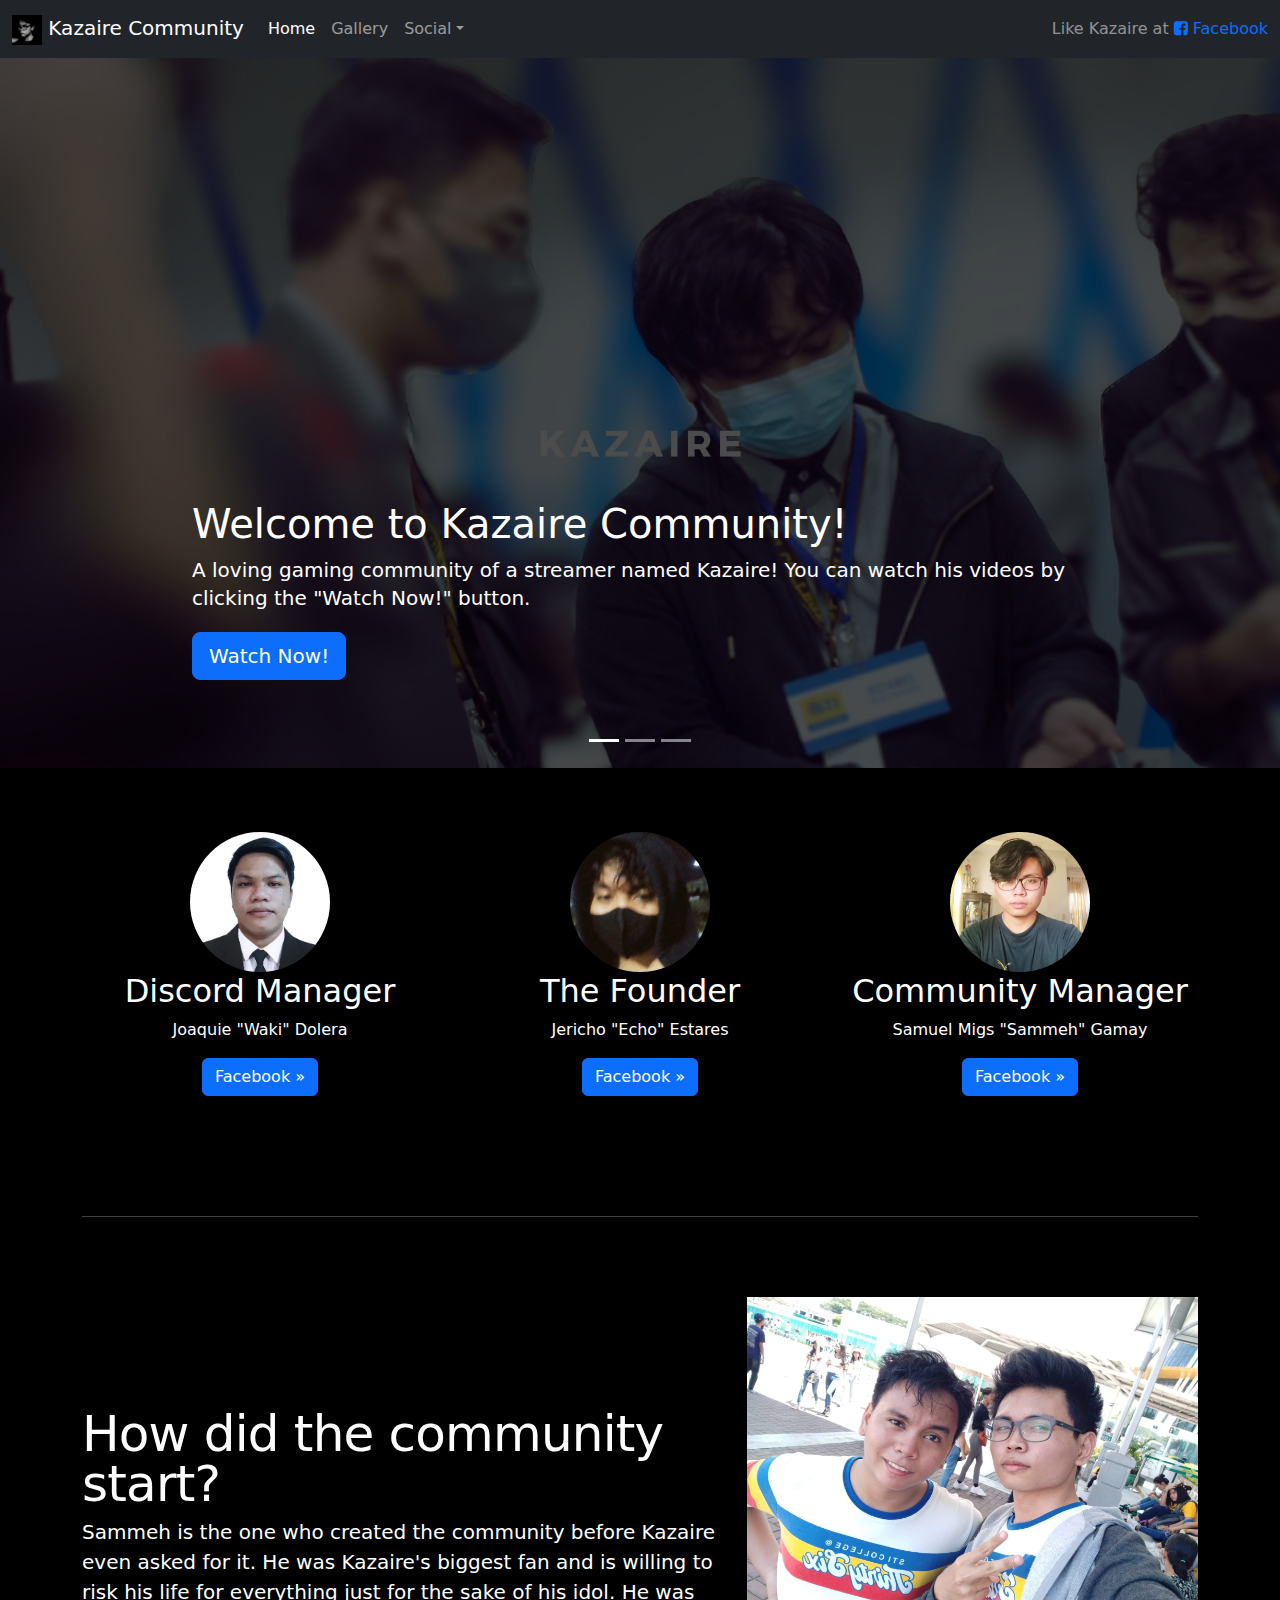
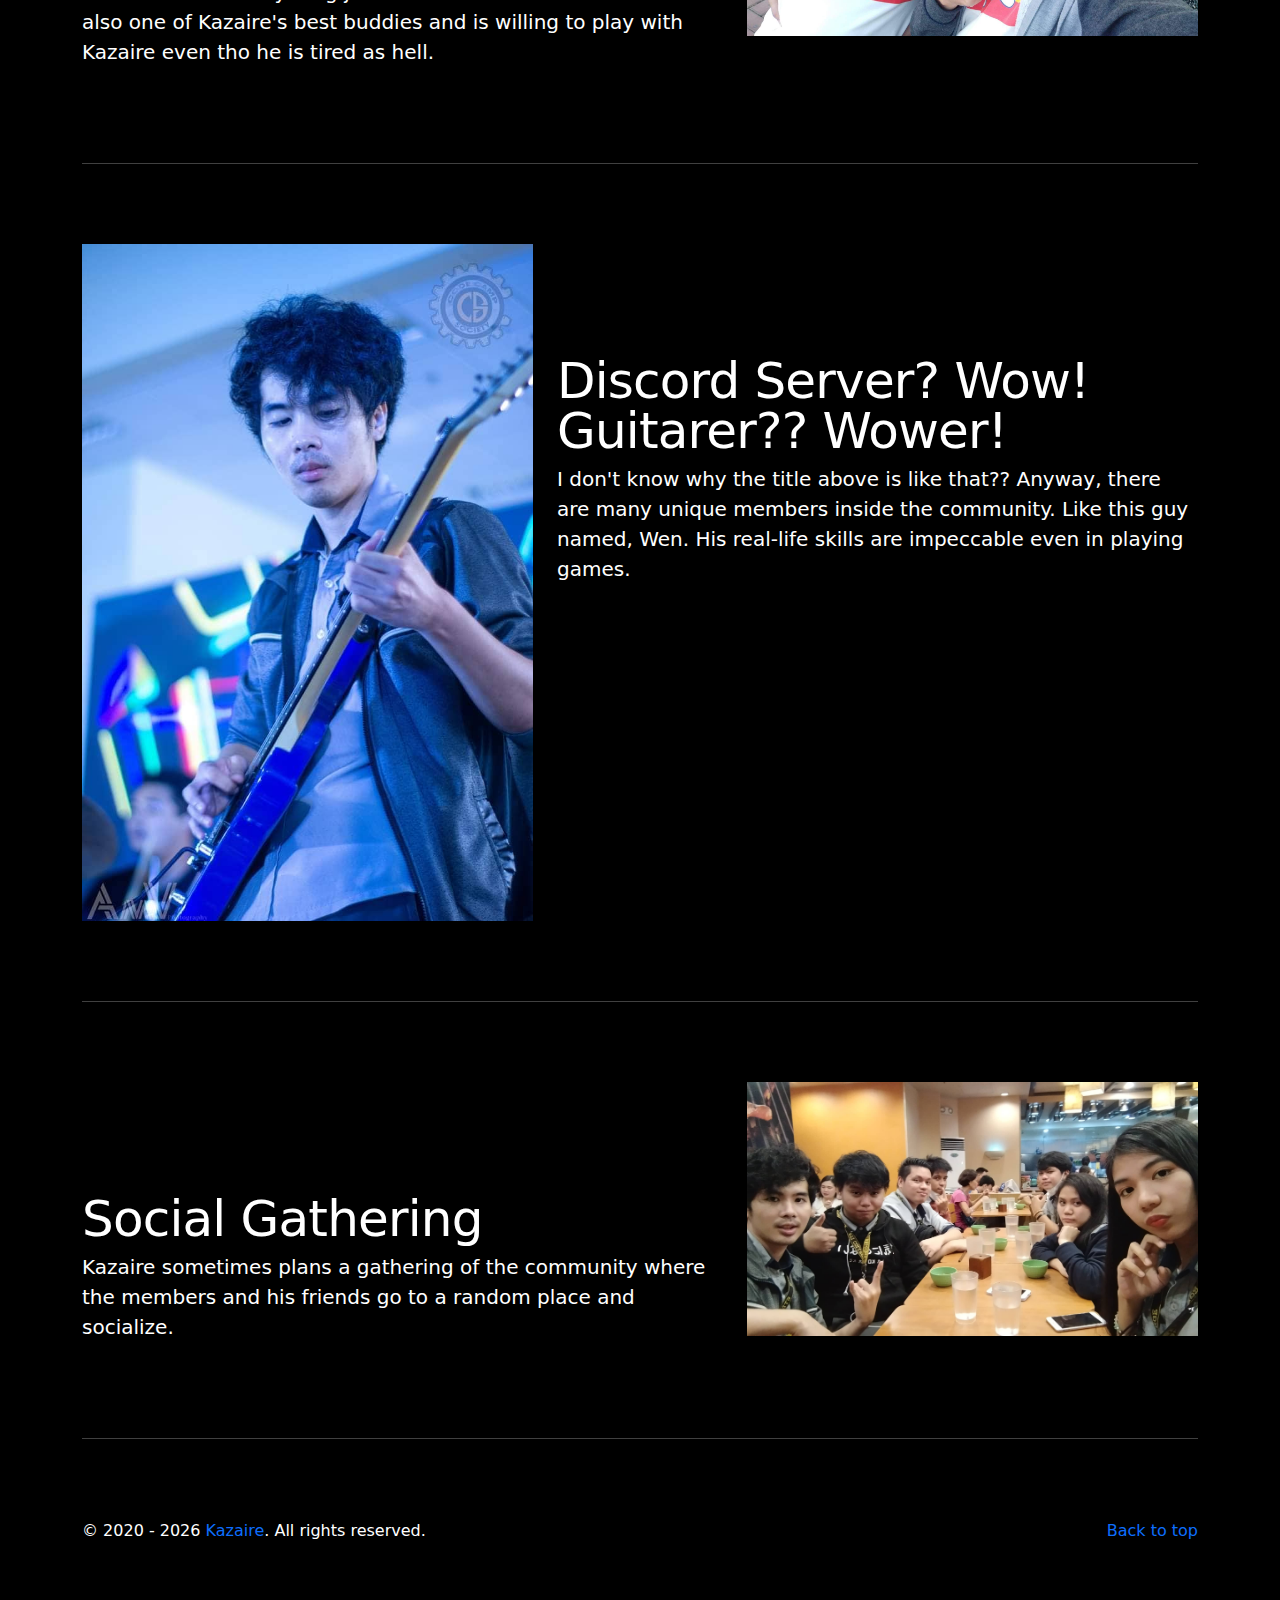
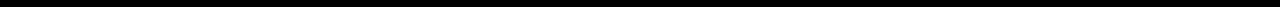
==== index.html @ ed73e22d "Kazaire Community" ====
<!DOCTYPE html>
<html lang="en">

<head>
  <meta charset="utf-8">
  <meta name="viewport" content="width=device-width, initial-scale=1">
  <meta name="description" content="">
  <meta name="author" content="Mark Otto, Jacob Thornton, and Bootstrap contributors">
  <meta name="generator" content="Hugo 0.108.0">
  <title>Kazaire Community</title>

  <link rel="icon" type="image/x-icon" href="images/favicon.ico">
  <link rel="canonical" href="https://getbootstrap.com/docs/5.3/examples/carousel/">
  <link href="https://cdnjs.cloudflare.com/ajax/libs/font-awesome/4.7.0/css/font-awesome.css" rel="stylesheet">
  <link href="https://cdn.jsdelivr.net/npm/bootstrap@5.3.0/dist/css/bootstrap.min.css" rel="stylesheet">

  <!-- Custom styles for this template -->
  <link href="css/style.css" rel="stylesheet">
  <link href="css/home.css" rel="stylesheet">
  <link href="css/carousel.css" rel="stylesheet">
</head>

<body>

  <header>
    <nav class="navbar navbar-expand-md navbar-dark fixed-top bg-dark">
      <div class="container-fluid">
        <a class="navbar-brand" href="index.html"><img src="images/kazaire_logo.jpg" alt="Kazaire Logo" width="30px" height="30px"> Kazaire Community</a>
        <button class="navbar-toggler" type="button" data-bs-toggle="collapse" data-bs-target="#navbarCollapse" aria-controls="navbarCollapse" aria-expanded="false" aria-label="Toggle navigation">
          <span class="navbar-toggler-icon"></span>
        </button>
        <div class="collapse navbar-collapse" id="navbarCollapse">
          <ul class="navbar-nav me-auto mb-2 mb-md-0">
            <li class="nav-item">
              <a class="nav-link active" aria-current="page" href="index.html">Home</a>
            </li>
            <li class="nav-item">
              <a class="nav-link" aria-current="page" href="gallery.html">Gallery</a>
            </li>
            <!--<li class="nav-item">
            <a class="nav-link disabled">Disabled</a>
          </li>-->
            <li class="nav-item dropdown">
              <a class="nav-link dropdown-toggle" href="#" data-bs-toggle="dropdown" aria-expanded="false">Social</a>
              <ul class="dropdown-menu">
                <li><a class="dropdown-item" href="https://www.facebook.com/KazaireTV" target="_blank">Facebook Page</a></li>
                <li><a class="dropdown-item" href="https://www.youtube.com/@kazaire4690" target="_blank">Youtube Channel</a></li>
                <li><a class="dropdown-item" href="https://discord.gg/Ndh8YBKTdQ" target="_blank">Discord Server</a></li>
              </ul>
            </li>
          </ul>
          <div class="d-flex">
            <!--<button type="button" class="btn btn-outline-light me-2">Login</button>
          <button type="button" class="btn btn-warning">Sign-up</button>-->
            <span class="like-us">Like Kazaire at <a href="https://www.facebook.com/KazaireTV" class="facebook-page" target="_blank">
                <i class="fa fa-facebook-square" aria-hidden="true" style></i> Facebook</span></a>
          </div>
        </div>
      </div>
    </nav>
  </header>

  <main>

    <div id="myCarousel" class="carousel slide" data-ride="carousel">
      <ol class="carousel-indicators">
        <button type="button" data-bs-target="#myCarousel" data-bs-slide-to="0" class="active" aria-current="true" aria-label="Slide 1"></button>
        <button type="button" data-bs-target="#myCarousel" data-bs-slide-to="1" aria-label="Slide 2"></button>
        <button type="button" data-bs-target="#myCarousel" data-bs-slide-to="2" aria-label="Slide 3"></button>
      </ol>
      <div class="carousel-inner">
        <div class="carousel-item active">
          <img class="carousel-img" src="images/carousel_1.jpg">
          <div class="container">
            <div class="carousel-caption text-start">
              <h1 class="carousel-header">Welcome to Kazaire Community!</h1>
              <p>A loving gaming community of a streamer named Kazaire! You can watch his videos by clicking the "Watch Now!" button.</p>
              <p><a class="btn btn-lg btn-primary" href="https://www.youtube.com/@kazaire4690" target="_blank">Watch Now!</a></p>
            </div>
          </div>
        </div>
        <div class="carousel-item">
          <img class="carousel-img" src="images/carousel_2.jpg">
          <div class="container">
            <div class="carousel-caption">
              <h1 class="">Meet the loving members of the Community!</h1>
              <p>Most of them are Kazaire's most trusted friends and close teammates.</p>
              <p><a class="btn btn-lg btn-primary" href="https://discord.gg/Ndh8YBKTdQ" target="_blank">Discord</a></p>
            </div>
          </div>
        </div>
        <div class="carousel-item">
          <img class="carousel-img" src="images/carousel_3.jpg">
          <div class="container">
            <div class="carousel-caption text-end">
              <h1 class="">Wow... Photographist!</h1>
              <p class="">You can view some meme(o)rable pictures.</p>
              <p><a class="btn btn-lg btn-primary" href="gallery.html">Browse Gallery</a></p>
            </div>
          </div>
        </div>
      </div>
      <button class="carousel-control-prev" type="button" data-bs-target="#myCarousel" data-bs-slide="prev">
        <span class="carousel-control-prev-icon" aria-hidden="true" hidden></span>
        <span class="visually-hidden">Previous</span>
      </button>
      <button class="carousel-control-next" type="button" data-bs-target="#myCarousel" data-bs-slide="next">
        <span class="carousel-control-next-icon" aria-hidden="true" hidden></span>
        <span class="visually-hidden">Next</span>
      </button>
    </div>

    <!-- Marketing messaging and featurettes
  ================================================== -->
    <!-- Wrap the rest of the page in another container to center all the content. -->

    <div class="container marketing">

      <!-- Three columns of text below the carousel -->
      <div class="row">
        <div class="col-lg-4">
          <img class="bd-placeholder-img rounded-circle" src="images/founder_2.jpg" width="140" height="140">
          <h2 class="fw-normal" style="color: white;">Discord Manager</h2>
          <p style="color: white;">Joaquie "Waki" Dolera</p>
          <p><a class="btn btn-primary" href="https://www.facebook.com/joaquie.dolera" target="_blank">Facebook &raquo;</a></p>
        </div><!-- /.col-lg-4 -->
        <div class="col-lg-4">
          <img class="bd-placeholder-img rounded-circle" src="images/founder_1.jpg" width="140" height="140">
          <h2 class="fw-normal" style="color: white;">The Founder</h2>
          <p style="color: white;">Jericho "Echo" Estares</p>
          <p><a class="btn btn-primary" href="https://www.facebook.com/echo.estares" target="_blank">Facebook &raquo;</a></p>
        </div><!-- /.col-lg-4 -->
        <div class="col-lg-4">
          <img class="bd-placeholder-img rounded-circle" src="images/founder_3.jpg" width="140" height="140">
          <h2 class="fw-normal" style="color: white;">Community Manager</h2>
          <p style="color: white;">Samuel Migs "Sammeh" Gamay</p>
          <p><a class="btn btn-primary" href="https://www.facebook.com/SMGamay" target="_blank">Facebook &raquo;</a></p>
        </div><!-- /.col-lg-4 -->
      </div><!-- /.row -->

      <!-- START THE FEATURETTES -->

      <hr class="featurette-divider" style="color: white;">

      <div class="row featurette">
        <div class="col-md-7">
          <h2 class="featurette-heading fw-normal lh-1" style="color: white;">How did the community start?</h2>
          <p class="lead" style="color: white;">Sammeh is the one who created the community before Kazaire even asked for it.
            He was Kazaire's biggest fan and is willing to risk his life for everything just for the sake of his idol.
            He was also one of Kazaire's best buddies and is willing to play with Kazaire even tho he is tired as hell.</p>
        </div>
        <div class="col-md-5">
          <img class="bd-placeholder-img bd-placeholder-img-lg featurette-image img-fluid mx-auto" src="images/echo_and_sammeh.jpg" width="500" height="500">
        </div>
      </div>

      <hr class="featurette-divider" style="color: white;">

      <div class="row featurette">
        <div class="col-md-7 order-md-2">
          <h2 class="featurette-heading fw-normal lh-1" style="color: white;">Discord Server? Wow! Guitarer?? Wower!</h2>
          <p class="lead" style="color: white;"> I don't know why the title above is like that??
            Anyway, there are many unique members inside the community.
            Like this guy named, Wen. His real-life skills are impeccable even in playing games.</p>
        </div>
        <div class="col-md-5 order-md-1">
          <img class="bd-placeholder-img bd-placeholder-img-lg featurette-image img-fluid mx-auto" src="images/wen_rock.jpg" width="500" height="500">
        </div>
      </div>

      <hr class="featurette-divider" style="color: white;">

      <div class="row featurette">
        <div class="col-md-7">
          <h2 class="featurette-heading fw-normal lh-1" style="color: white;">Social Gathering</h2>
          <p class="lead" style="color: white;">Kazaire sometimes plans a gathering of the community where the members and his friends go to a random place and socialize.</p>
        </div>
        <div class="col-md-5">
          <img class="bd-placeholder-img bd-placeholder-img-lg featurette-image img-fluid mx-auto" src="images/mang_inasal.jpg" width="500" height="500">
        </div>
      </div>

      <hr class="featurette-divider" style="color: white;">

      <!-- /END THE FEATURETTES -->

    </div><!-- /.container -->

    <!-- FOOTER -->
    <footer class="container">
      <p class="float-end"><a href="#">Back to top</a></p>
      <p class="home-footer">&copy; 2020 - <script>
          document.write(new Date().getFullYear());
        </script> <a href="index.html">Kazaire</a>. All rights reserved.
        <!--&middot; <a href="#">Privacy</a> &middot; 
      <a href="#">Terms</a>-->
      </p>
    </footer>
  </main>

  <script src="https://cdn.jsdelivr.net/npm/bootstrap@5.3.0/dist/js/bootstrap.bundle.min.js" integrity="sha384-geWF76RCwLtnZ8qwWowPQNguL3RmwHVBC9FhGdlKrxdiJJigb/j/68SIy3Te4Bkz" crossorigin="anonymous"></script>

</body>

</html>
---- css/style.css ----
body {
  background-color: black;
}

a:link {
  text-decoration: none;
}

a:visited {
  text-decoration: none;
}

a:active {
  text-decoration: underline;
}

a.facebook-page:hover {
  text-decoration: none;
  color: rgb(255, 255, 255);
}

.like-us {
  color: rgba(255, 255, 255, 0.5);
}
---- css/home.css ----
.bd-placeholder-img {
  font-size: 1.125rem;
  text-anchor: middle;
  -webkit-user-select: none;
  -moz-user-select: none;
  user-select: none;
}

@media (min-width: 768px) {
  .bd-placeholder-img-lg {
    font-size: 3.5rem;
  }
}

.b-example-divider {
  height: 3rem;
  background-color: rgba(0, 0, 0, 0.1);
  border: solid rgba(0, 0, 0, 0.15);
  border-width: 1px 0;
  box-shadow: inset 0 0.5em 1.5em rgba(0, 0, 0, 0.1),
    inset 0 0.125em 0.5em rgba(0, 0, 0, 0.15);
}

.b-example-vr {
  flex-shrink: 0;
  width: 1.5rem;
  height: 100vh;
}

.bi {
  vertical-align: -0.125em;
  fill: currentColor;
}

.nav-scroller {
  position: relative;
  z-index: 2;
  height: 2.75rem;
  overflow-y: hidden;
}

.nav-scroller .nav {
  display: flex;
  flex-wrap: nowrap;
  padding-bottom: 1rem;
  margin-top: -1px;
  overflow-x: auto;
  text-align: center;
  white-space: nowrap;
  -webkit-overflow-scrolling: touch;
}

p.home-footer {
  color: rgb(255, 255, 255);
}
---- css/carousel.css ----
/* GLOBAL STYLES
-------------------------------------------------- */
/* Padding below the footer and lighter body text */

body {
  padding-top: 3rem;
  padding-bottom: 3rem;
  color: #5a5a5a;
}

/* CUSTOMIZE THE CAROUSEL
-------------------------------------------------- */

/* Carousel base class */
.carousel {
  margin-bottom: 4rem;
}
/* Since positioning the image, we need to help out the caption */
.carousel-caption {
  bottom: 3rem;
  z-index: 10;
}

/* Declare heights because of positioning of img element */
.carousel-item {
  background-color: rgb(0, 0, 0);
}
.carousel-img {
  width: 100%;
  filter: brightness(30%);
}

/* MARKETING CONTENT
-------------------------------------------------- */

/* Center align the text within the three columns below the carousel */
.marketing .col-lg-4 {
  margin-bottom: 1.5rem;
  text-align: center;
}
/* rtl:begin:ignore */
.marketing .col-lg-4 p {
  margin-right: 0.75rem;
  margin-left: 0.75rem;
}
/* rtl:end:ignore */

/* Featurettes
------------------------- */

.featurette-divider {
  margin: 5rem 0; /* Space out the Bootstrap <hr> more */
}

/* Thin out the marketing headings */
/* rtl:begin:remove */
.featurette-heading {
  letter-spacing: -0.05rem;
}

/* rtl:end:remove */

/* RESPONSIVE CSS
-------------------------------------------------- */

@media (min-width: 40em) {
  /* Bump up size of carousel content */
  .carousel-caption p {
    margin-bottom: 1.25rem;
    font-size: 1.25rem;
    line-height: 1.4;
  }

  .featurette-heading {
    font-size: 50px;
  }
}

@media (min-width: 62em) {
  .featurette-heading {
    margin-top: 7rem;
  }
}

@media only screen and (min-width: 0px) {
  .carousel-item {
    height: 21rem;
  }

  .carousel-img {
    height: 50%;
  }
}

@media only screen and (min-width: 300px) {
  .carousel-item {
    height: 21rem;
  }

  .carousel-img {
    height: 53.75%;
  }
}

@media only screen and (min-width: 360px) {
  .carousel-item {
    height: 21rem;
  }

  .carousel-img {
    height: 60%;
  }
}

@media only screen and (min-width: 400px) {
  .carousel-item {
    height: 18rem;
  }

  .carousel-img {
    height: 82.5%;
  }
}

@media only screen and (min-width: 460px) {
  .carousel-item {
    height: 20rem;
  }

  .carousel-img {
    height: 83.75%;
  }
}

@media only screen and (min-width: 525px) {
  .carousel-item {
    height: 22rem;
  }

  .carousel-img {
    height: 85%;
  }
}

@media only screen and (min-width: 625px) {
  .carousel-item {
    height: 25.5rem;
  }

  .carousel-img {
    height: 87.5%;
  }
}

@media only screen and (min-width: 750px) {
  .carousel-item {
    height: 27.5rem;
  }

  .carousel-img {
    height: 100%;
  }
}

@media only screen and (min-width: 925px) {
  .carousel-item {
    height: 34rem;
  }

  .carousel-img {
    height: 100%;
  }
}

@media only screen and (min-width: 1100px) {
  .carousel-item {
    height: 40rem;
  }

  .carousel-img {
    height: 100%;
  }
}

@media only screen and (min-width: 1250px) {
  .carousel-item {
    height: 45rem;
  }

  .carousel-img {
    height: 100%;
  }
}

@media only screen and (min-width: 1650px) {
  .carousel-item {
    height: 50rem;
  }

  .carousel-img {
    height: 100%;
  }
}
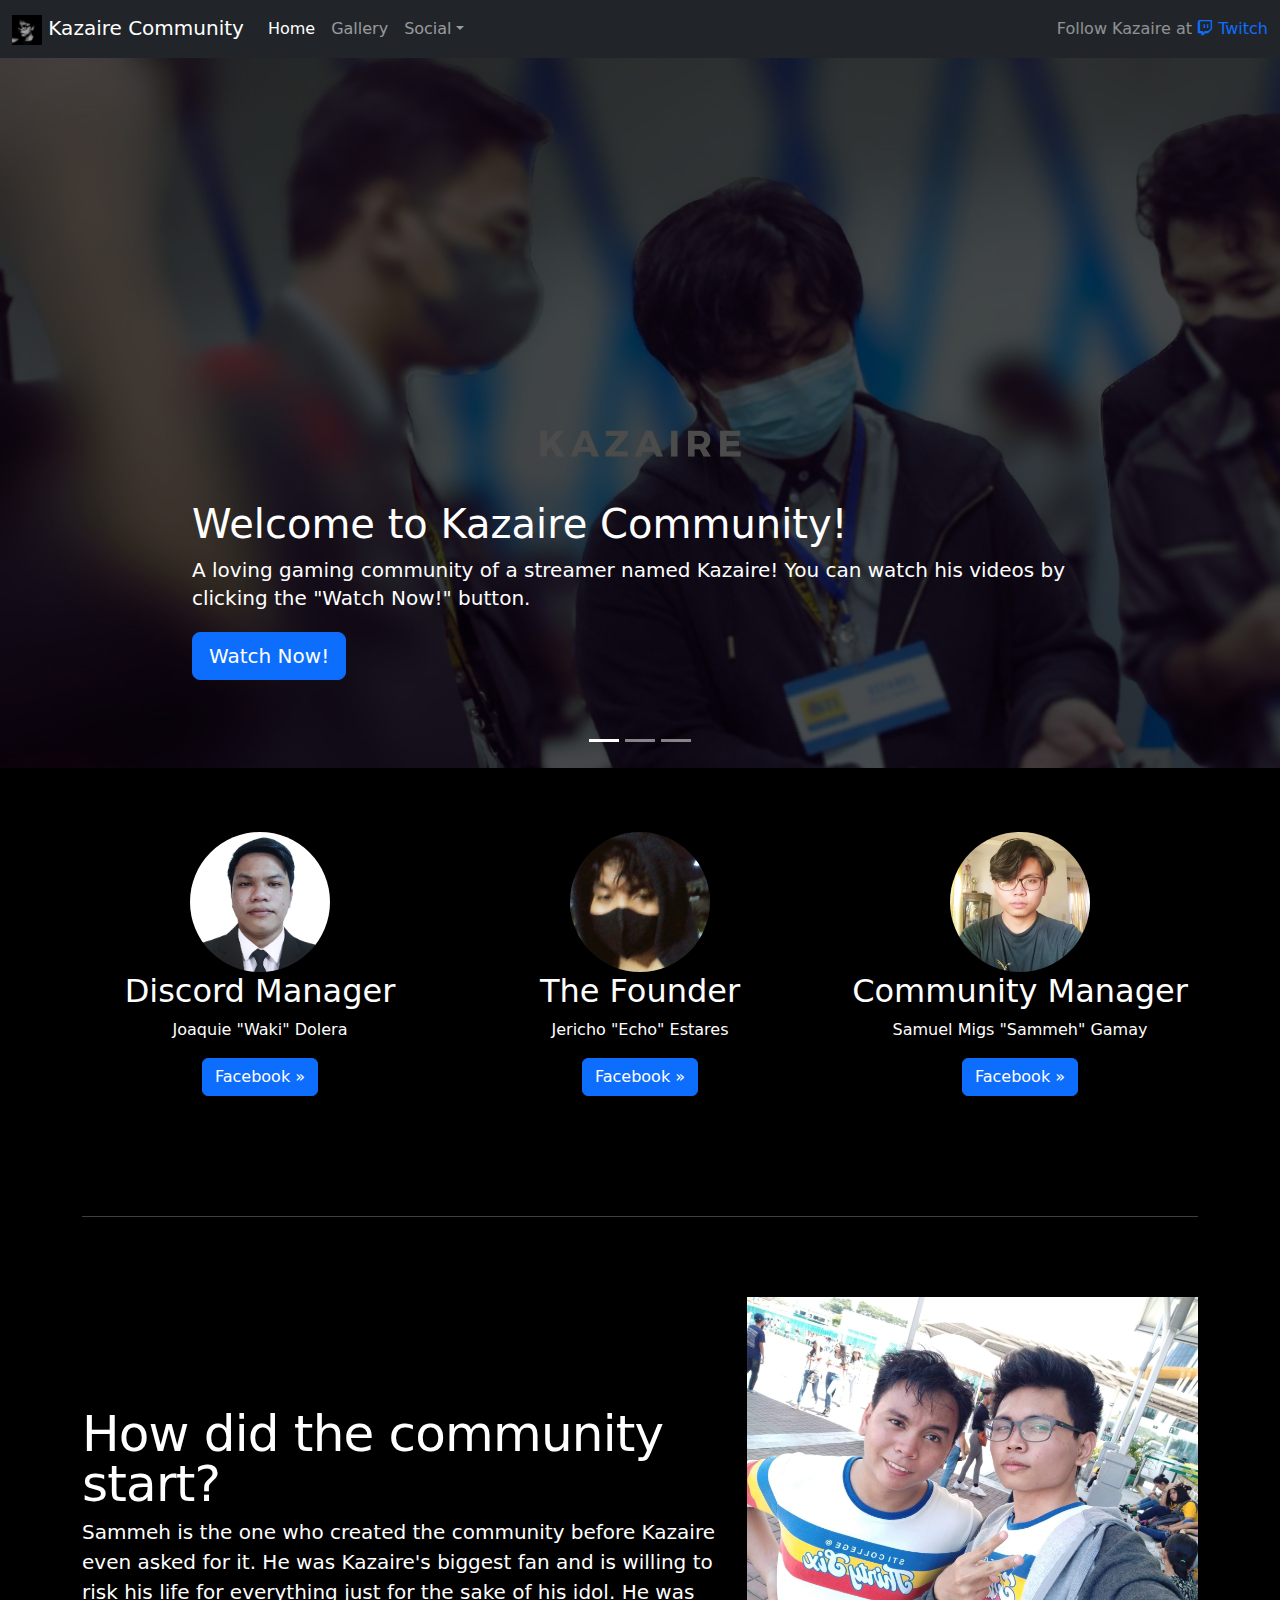
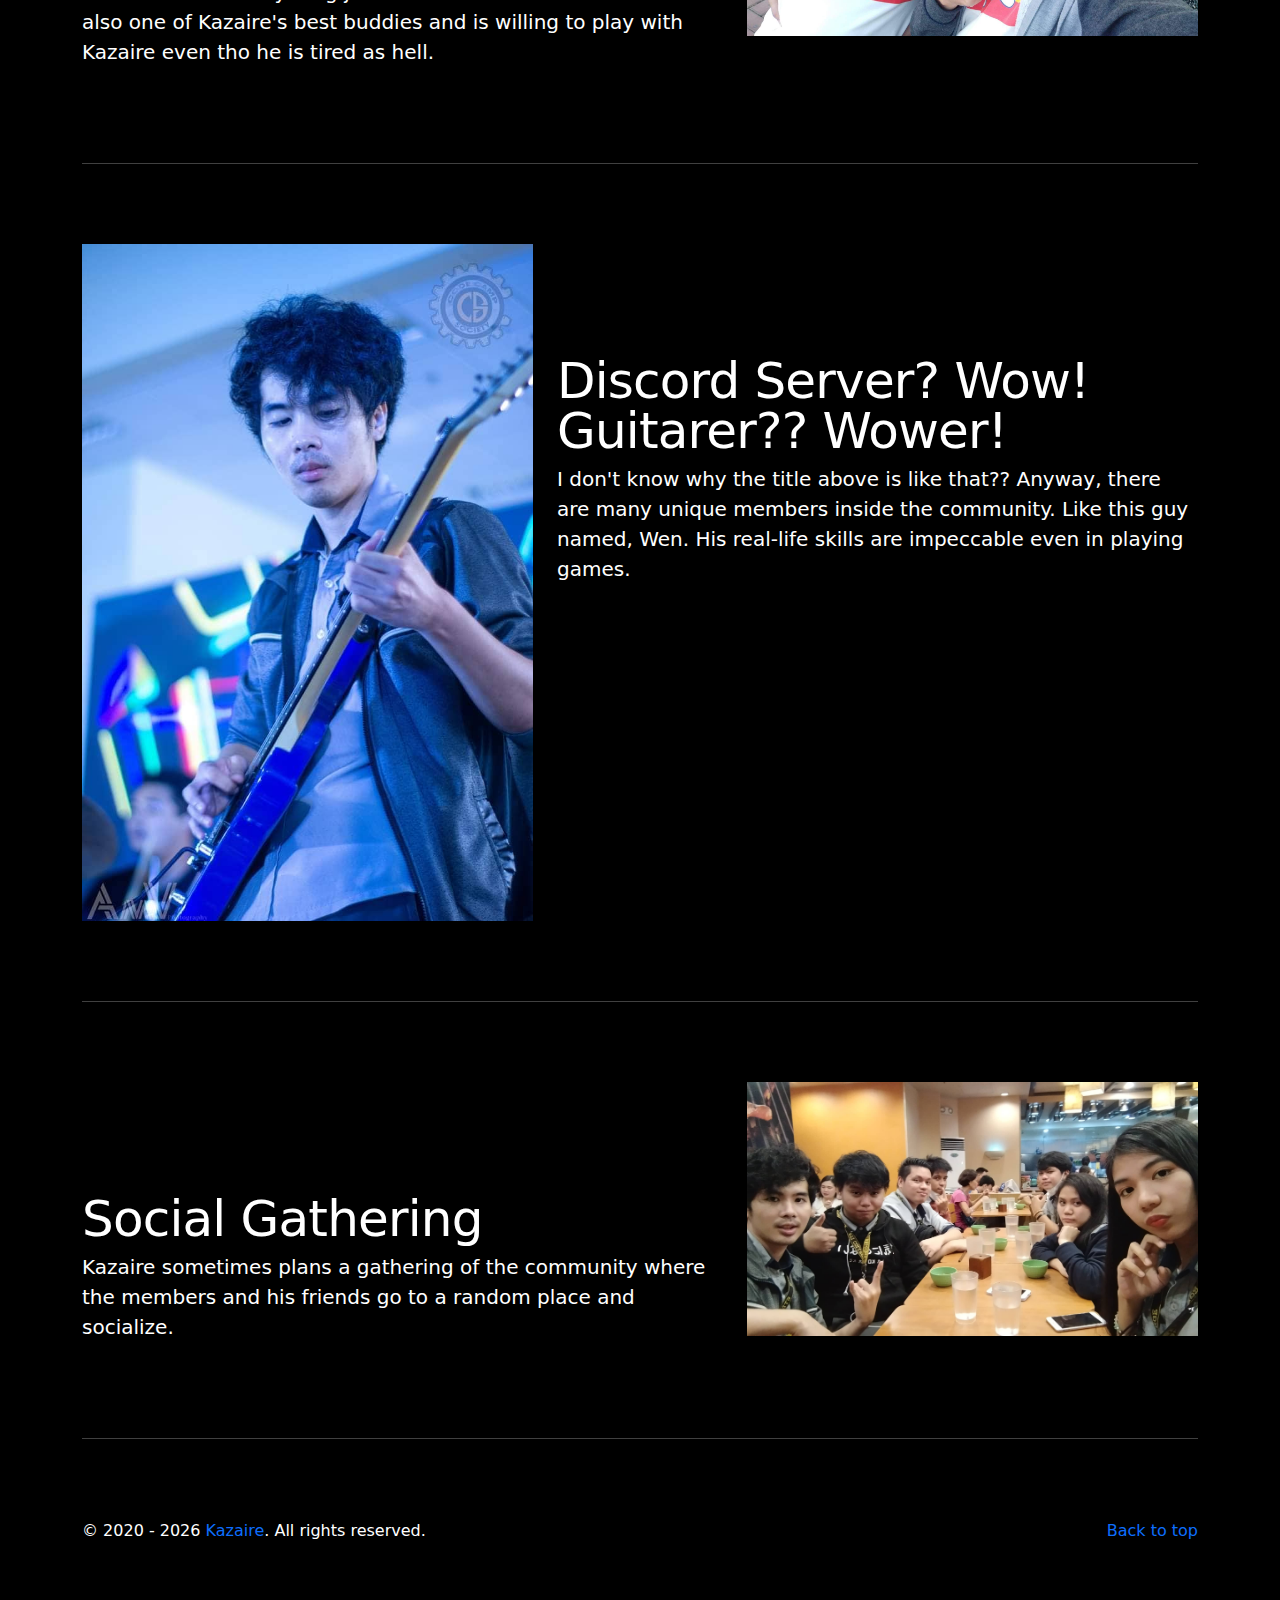
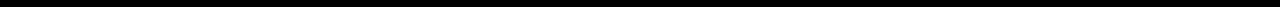
==== commit cf2b88d4: "Kazaire Community" ====
--- a/index.html
+++ b/index.html
@@ -43,17 +43,18 @@
             <li class="nav-item dropdown">
               <a class="nav-link dropdown-toggle" href="#" data-bs-toggle="dropdown" aria-expanded="false">Social</a>
               <ul class="dropdown-menu">
+                <li><a class="dropdown-item" href="https://discord.gg/Ndh8YBKTdQ" target="_blank">Discord Server</a></li>
                 <li><a class="dropdown-item" href="https://www.facebook.com/KazaireTV" target="_blank">Facebook Page</a></li>
+                <li><a class="dropdown-item" href="https://www.twitch.tv/kazaire_tv" target="_blank">Twitch Channel</a></li>
                 <li><a class="dropdown-item" href="https://www.youtube.com/@kazaire4690" target="_blank">Youtube Channel</a></li>
-                <li><a class="dropdown-item" href="https://discord.gg/Ndh8YBKTdQ" target="_blank">Discord Server</a></li>
               </ul>
             </li>
           </ul>
           <div class="d-flex">
             <!--<button type="button" class="btn btn-outline-light me-2">Login</button>
           <button type="button" class="btn btn-warning">Sign-up</button>-->
-            <span class="like-us">Like Kazaire at <a href="https://www.facebook.com/KazaireTV" class="facebook-page" target="_blank">
-                <i class="fa fa-facebook-square" aria-hidden="true" style></i> Facebook</span></a>
+            <span class="follow-kazaire">Follow Kazaire at <a href="https://www.twitch.tv/kazaire_tv" class="facebook-page" target="_blank">
+                <i class="fa fa-twitch"></i> Twitch</span></a>
           </div>
         </div>
       </div>
--- a/css/style.css
+++ b/css/style.css
@@ -19,6 +19,6 @@
   color: rgb(255, 255, 255);
 }
 
-.like-us {
+.follow-kazaire {
   color: rgba(255, 255, 255, 0.5);
 }
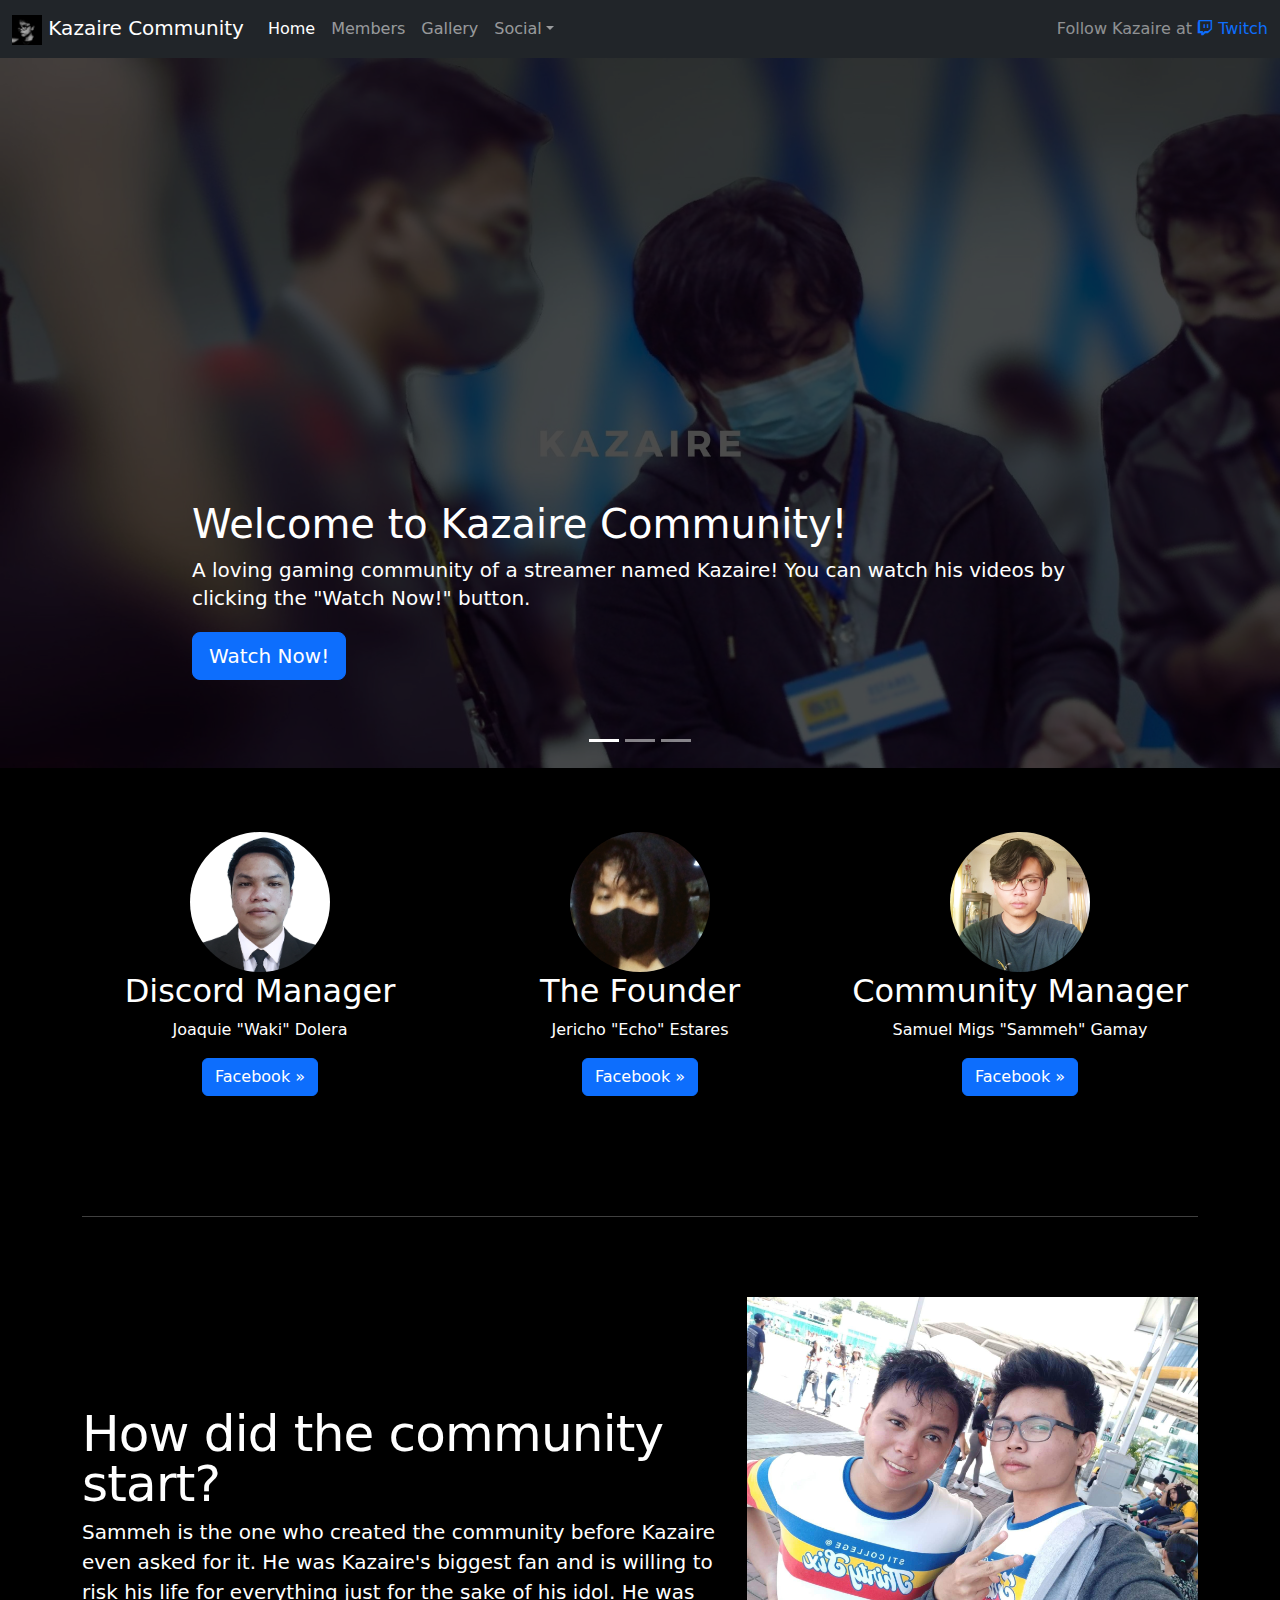
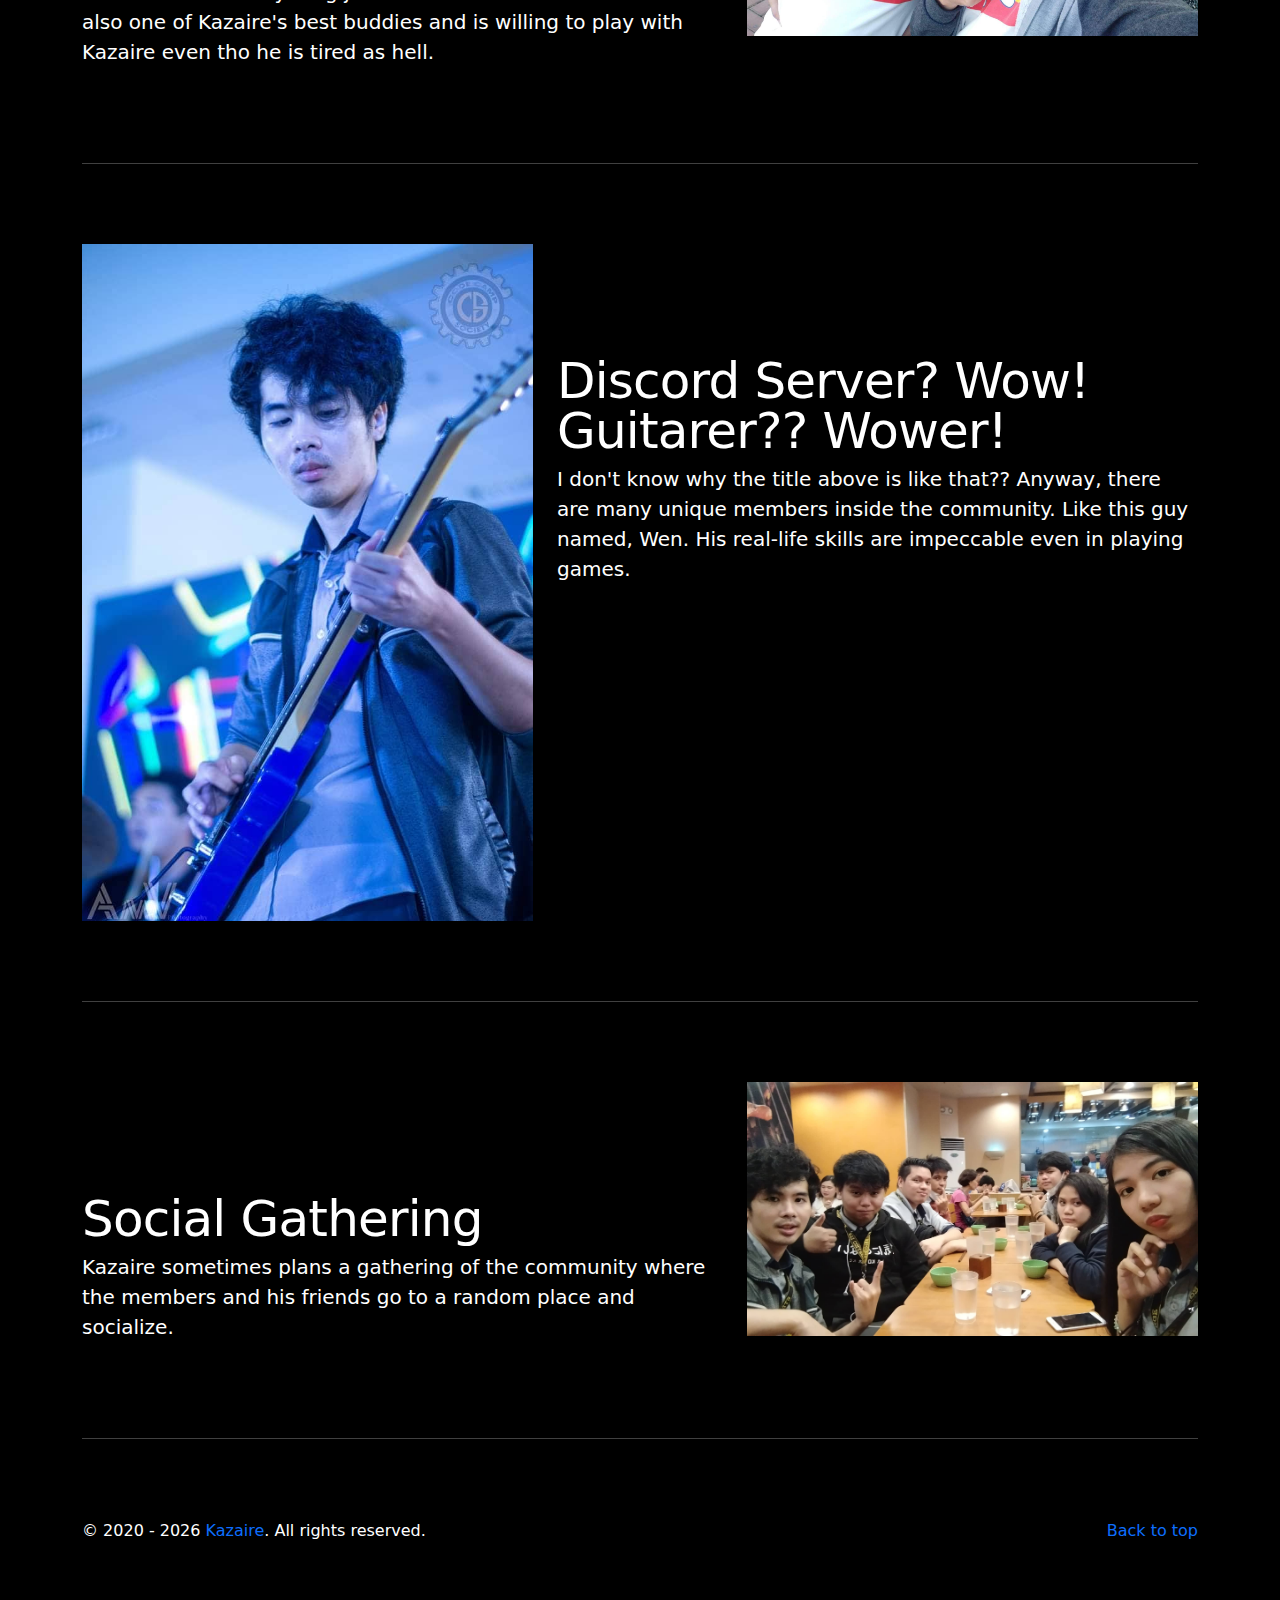
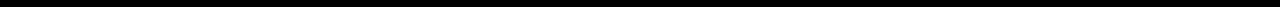
==== commit 85f62060: "Kazaire Community" ====
--- a/index.html
+++ b/index.html
@@ -1,206 +1,211 @@
 <!DOCTYPE html>
 <html lang="en">
-
-<head>
-  <meta charset="utf-8">
-  <meta name="viewport" content="width=device-width, initial-scale=1">
-  <meta name="description" content="">
-  <meta name="author" content="Mark Otto, Jacob Thornton, and Bootstrap contributors">
-  <meta name="generator" content="Hugo 0.108.0">
-  <title>Kazaire Community</title>
-
-  <link rel="icon" type="image/x-icon" href="images/favicon.ico">
-  <link rel="canonical" href="https://getbootstrap.com/docs/5.3/examples/carousel/">
-  <link href="https://cdnjs.cloudflare.com/ajax/libs/font-awesome/4.7.0/css/font-awesome.css" rel="stylesheet">
-  <link href="https://cdn.jsdelivr.net/npm/bootstrap@5.3.0/dist/css/bootstrap.min.css" rel="stylesheet">
-
-  <!-- Custom styles for this template -->
-  <link href="css/style.css" rel="stylesheet">
-  <link href="css/home.css" rel="stylesheet">
-  <link href="css/carousel.css" rel="stylesheet">
-</head>
-
-<body>
-
-  <header>
-    <nav class="navbar navbar-expand-md navbar-dark fixed-top bg-dark">
-      <div class="container-fluid">
-        <a class="navbar-brand" href="index.html"><img src="images/kazaire_logo.jpg" alt="Kazaire Logo" width="30px" height="30px"> Kazaire Community</a>
-        <button class="navbar-toggler" type="button" data-bs-toggle="collapse" data-bs-target="#navbarCollapse" aria-controls="navbarCollapse" aria-expanded="false" aria-label="Toggle navigation">
-          <span class="navbar-toggler-icon"></span>
+  <head>
+    <meta charset="utf-8">
+    <meta name="viewport" content="width=device-width, initial-scale=1">
+    <meta name="description" content="">
+    <meta name="author" content="Mark Otto, Jacob Thornton, and Bootstrap contributors">
+    <meta name="generator" content="Hugo 0.108.0">
+    <title>Kazaire Community</title>
+    <link rel="icon" type="image/x-icon" href="images/favicon.ico">
+    <link rel="canonical" href="https://getbootstrap.com/docs/5.3/examples/carousel/">
+    <link href="https://cdnjs.cloudflare.com/ajax/libs/font-awesome/4.7.0/css/font-awesome.css" rel="stylesheet">
+    <link href="https://cdn.jsdelivr.net/npm/bootstrap@5.3.0/dist/css/bootstrap.min.css" rel="stylesheet">
+    <!-- Custom styles for this template -->
+    <link href="css/style.css" rel="stylesheet">
+    <link href="css/home.css" rel="stylesheet">
+    <link href="css/carousel.css" rel="stylesheet">
+  </head>
+  <body>
+    <header>
+      <nav class="navbar navbar-expand-md navbar-dark fixed-top bg-dark">
+        <div class="container-fluid">
+          <a class="navbar-brand" href="index.html">
+            <img src="images/kazaire_logo.jpg" alt="Kazaire Logo" width="30px" height="30px"> Kazaire Community </a>
+          <button class="navbar-toggler" type="button" data-bs-toggle="collapse" data-bs-target="#navbarCollapse" aria-controls="navbarCollapse" aria-expanded="false" aria-label="Toggle navigation">
+            <span class="navbar-toggler-icon"></span>
+          </button>
+          <div class="collapse navbar-collapse" id="navbarCollapse">
+            <ul class="navbar-nav me-auto mb-2 mb-md-0">
+              <li class="nav-item">
+                <a class="nav-link active" aria-current="page" href="index.html">Home</a>
+              </li>
+              <li class="nav-item">
+                <a class="nav-link" aria-current="page" href="members.html">Members</a>
+              </li>
+              <li class="nav-item">
+                <a class="nav-link" aria-current="page" href="gallery.html">Gallery</a>
+              </li>
+              <!--<li class="nav-item"><a class="nav-link disabled">Disabled</a></li>-->
+              <li class="nav-item dropdown">
+                <a class="nav-link dropdown-toggle" href="#" data-bs-toggle="dropdown" aria-expanded="false">Social</a>
+                <ul class="dropdown-menu">
+                  <li>
+                    <a class="dropdown-item" href="https://discord.gg/Ndh8YBKTdQ" target="_blank">Discord Server</a>
+                  </li>
+                  <li>
+                    <a class="dropdown-item" href="https://www.facebook.com/KazaireTV" target="_blank">Facebook Page</a>
+                  </li>
+                  <li>
+                    <a class="dropdown-item" href="https://www.twitch.tv/kazaire_tv" target="_blank">Twitch Channel</a>
+                  </li>
+                  <li>
+                    <a class="dropdown-item" href="https://www.youtube.com/@kazaire4690" target="_blank">Youtube Channel</a>
+                  </li>
+                </ul>
+              </li>
+            </ul>
+            <div class="d-flex">
+              <!--<button type="button" class="btn btn-outline-light me-2">Login</button><button type="button" class="btn btn-warning">Sign-up</button>-->
+              <span class="follow-kazaire">Follow Kazaire at <a href="https://www.twitch.tv/kazaire_tv" class="facebook-page" target="_blank">
+                  <i class="fa fa-twitch"></i> Twitch </span>
+              </a>
+            </div>
+          </div>
+        </div>
+      </nav>
+    </header>
+    <main>
+      <div id="myCarousel" class="carousel slide" data-ride="carousel">
+        <ol class="carousel-indicators">
+          <button type="button" data-bs-target="#myCarousel" data-bs-slide-to="0" class="active" aria-current="true" aria-label="Slide 1"></button>
+          <button type="button" data-bs-target="#myCarousel" data-bs-slide-to="1" aria-label="Slide 2"></button>
+          <button type="button" data-bs-target="#myCarousel" data-bs-slide-to="2" aria-label="Slide 3"></button>
+        </ol>
+        <div class="carousel-inner">
+          <div class="carousel-item active">
+            <img class="carousel-img" src="images/carousel_1.jpg">
+            <div class="container">
+              <div class="carousel-caption text-start">
+                <h1 class="carousel-header">Welcome to Kazaire Community!</h1>
+                <p>A loving gaming community of a streamer named Kazaire! You can watch his videos by clicking the "Watch Now!" button.</p>
+                <p class="carousel-button">
+                  <a class="btn btn-lg btn-primary" href="https://www.youtube.com/@kazaire4690" target="_blank">Watch Now!</a>
+                </p>
+              </div>
+            </div>
+          </div>
+          <div class="carousel-item">
+            <img class="carousel-img" src="images/carousel_2.jpg">
+            <div class="container">
+              <div class="carousel-caption">
+                <h1 class="">Meet the loving members of the Community!</h1>
+                <p>Most of them are Kazaire's most trusted friends and close teammates.</p>
+                <p class="carousel-button">
+                  <a class="btn btn-lg btn-primary" href="https://discord.gg/Ndh8YBKTdQ" target="_blank">Discord</a>
+                </p>
+              </div>
+            </div>
+          </div>
+          <div class="carousel-item">
+            <img class="carousel-img" src="images/carousel_3.jpg">
+            <div class="container">
+              <div class="carousel-caption text-end">
+                <h1 class="">Wow... Photographist!</h1>
+                <p class="">You can view some meme(o)rable pictures.</p>
+                <p class="carousel-button">
+                  <a class="btn btn-lg btn-primary" href="gallery.html">Browse Gallery</a>
+                </p>
+              </div>
+            </div>
+          </div>
+        </div>
+        <button class="carousel-control-prev" type="button" data-bs-target="#myCarousel" data-bs-slide="prev">
+          <span class="carousel-control-prev-icon" aria-hidden="true" hidden></span>
+          <span class="visually-hidden">Previous</span>
         </button>
-        <div class="collapse navbar-collapse" id="navbarCollapse">
-          <ul class="navbar-nav me-auto mb-2 mb-md-0">
-            <li class="nav-item">
-              <a class="nav-link active" aria-current="page" href="index.html">Home</a>
-            </li>
-            <li class="nav-item">
-              <a class="nav-link" aria-current="page" href="gallery.html">Gallery</a>
-            </li>
-            <!--<li class="nav-item">
-            <a class="nav-link disabled">Disabled</a>
-          </li>-->
-            <li class="nav-item dropdown">
-              <a class="nav-link dropdown-toggle" href="#" data-bs-toggle="dropdown" aria-expanded="false">Social</a>
-              <ul class="dropdown-menu">
-                <li><a class="dropdown-item" href="https://discord.gg/Ndh8YBKTdQ" target="_blank">Discord Server</a></li>
-                <li><a class="dropdown-item" href="https://www.facebook.com/KazaireTV" target="_blank">Facebook Page</a></li>
-                <li><a class="dropdown-item" href="https://www.twitch.tv/kazaire_tv" target="_blank">Twitch Channel</a></li>
-                <li><a class="dropdown-item" href="https://www.youtube.com/@kazaire4690" target="_blank">Youtube Channel</a></li>
-              </ul>
-            </li>
-          </ul>
-          <div class="d-flex">
-            <!--<button type="button" class="btn btn-outline-light me-2">Login</button>
-          <button type="button" class="btn btn-warning">Sign-up</button>-->
-            <span class="follow-kazaire">Follow Kazaire at <a href="https://www.twitch.tv/kazaire_tv" class="facebook-page" target="_blank">
-                <i class="fa fa-twitch"></i> Twitch</span></a>
-          </div>
-        </div>
+        <button class="carousel-control-next" type="button" data-bs-target="#myCarousel" data-bs-slide="next">
+          <span class="carousel-control-next-icon" aria-hidden="true" hidden></span>
+          <span class="visually-hidden">Next</span>
+        </button>
       </div>
-    </nav>
-  </header>
-
-  <main>
-
-    <div id="myCarousel" class="carousel slide" data-ride="carousel">
-      <ol class="carousel-indicators">
-        <button type="button" data-bs-target="#myCarousel" data-bs-slide-to="0" class="active" aria-current="true" aria-label="Slide 1"></button>
-        <button type="button" data-bs-target="#myCarousel" data-bs-slide-to="1" aria-label="Slide 2"></button>
-        <button type="button" data-bs-target="#myCarousel" data-bs-slide-to="2" aria-label="Slide 3"></button>
-      </ol>
-      <div class="carousel-inner">
-        <div class="carousel-item active">
-          <img class="carousel-img" src="images/carousel_1.jpg">
-          <div class="container">
-            <div class="carousel-caption text-start">
-              <h1 class="carousel-header">Welcome to Kazaire Community!</h1>
-              <p>A loving gaming community of a streamer named Kazaire! You can watch his videos by clicking the "Watch Now!" button.</p>
-              <p><a class="btn btn-lg btn-primary" href="https://www.youtube.com/@kazaire4690" target="_blank">Watch Now!</a></p>
-            </div>
-          </div>
-        </div>
-        <div class="carousel-item">
-          <img class="carousel-img" src="images/carousel_2.jpg">
-          <div class="container">
-            <div class="carousel-caption">
-              <h1 class="">Meet the loving members of the Community!</h1>
-              <p>Most of them are Kazaire's most trusted friends and close teammates.</p>
-              <p><a class="btn btn-lg btn-primary" href="https://discord.gg/Ndh8YBKTdQ" target="_blank">Discord</a></p>
-            </div>
-          </div>
-        </div>
-        <div class="carousel-item">
-          <img class="carousel-img" src="images/carousel_3.jpg">
-          <div class="container">
-            <div class="carousel-caption text-end">
-              <h1 class="">Wow... Photographist!</h1>
-              <p class="">You can view some meme(o)rable pictures.</p>
-              <p><a class="btn btn-lg btn-primary" href="gallery.html">Browse Gallery</a></p>
-            </div>
-          </div>
-        </div>
+      <!-- Marketing messaging and featurettes
+  ================================================== -->
+      <!-- Wrap the rest of the page in another container to center all the content. -->
+      <div class="container marketing">
+        <!-- Three columns of text below the carousel -->
+        <div class="row">
+          <div class="col-lg-4">
+            <img class="bd-placeholder-img rounded-circle" src="images/founder_2.jpg" width="140" height="140">
+            <h2 class="fw-normal" style="color: white;">Discord Manager</h2>
+            <p style="color: white;">Joaquie "Waki" Dolera</p>
+            <p>
+              <a class="btn btn-primary" href="https://www.facebook.com/joaquie.dolera" target="_blank">Facebook &raquo;</a>
+            </p>
+          </div>
+          <!-- /.col-lg-4 -->
+          <div class="col-lg-4">
+            <img class="bd-placeholder-img rounded-circle" src="images/founder_1.jpg" width="140" height="140">
+            <h2 class="fw-normal" style="color: white;">The Founder</h2>
+            <p style="color: white;">Jericho "Echo" Estares</p>
+            <p>
+              <a class="btn btn-primary" href="https://www.facebook.com/echo.estares" target="_blank">Facebook &raquo;</a>
+            </p>
+          </div>
+          <!-- /.col-lg-4 -->
+          <div class="col-lg-4">
+            <img class="bd-placeholder-img rounded-circle" src="images/founder_3.jpg" width="140" height="140">
+            <h2 class="fw-normal" style="color: white;">Community Manager</h2>
+            <p style="color: white;">Samuel Migs "Sammeh" Gamay</p>
+            <p>
+              <a class="btn btn-primary" href="https://www.facebook.com/SMGamay" target="_blank">Facebook &raquo;</a>
+            </p>
+          </div>
+          <!-- /.col-lg-4 -->
+        </div>
+        <!-- /.row -->
+        <!-- START THE FEATURETTES -->
+        <hr class="featurette-divider" style="color: white;">
+        <div class="row featurette">
+          <div class="col-md-7">
+            <h2 class="featurette-heading fw-normal lh-1" style="color: white;">How did the community start?</h2>
+            <p class="lead" style="color: white;">Sammeh is the one who created the community before Kazaire even asked for it. He was Kazaire's biggest fan and is willing to risk his life for everything just for the sake of his idol. He was also one of Kazaire's best buddies and is willing to play with Kazaire even tho he is tired as hell.</p>
+          </div>
+          <div class="col-md-5">
+            <img class="bd-placeholder-img bd-placeholder-img-lg featurette-image img-fluid mx-auto" src="images/echo_and_sammeh.jpg">
+          </div>
+        </div>
+        <hr class="featurette-divider" style="color: white;">
+        <div class="row featurette">
+          <div class="col-md-7 order-md-2">
+            <h2 class="featurette-heading fw-normal lh-1" style="color: white;">Discord Server? Wow! Guitarer?? Wower!</h2>
+            <p class="lead" style="color: white;"> I don't know why the title above is like that?? Anyway, there are many unique members inside the community. Like this guy named, Wen. His real-life skills are impeccable even in playing games.</p>
+          </div>
+          <div class="col-md-5 order-md-1">
+            <img class="bd-placeholder-img bd-placeholder-img-lg featurette-image img-fluid mx-auto" src="images/wen_rock.jpg">
+          </div>
+        </div>
+        <hr class="featurette-divider" style="color: white;">
+        <div class="row featurette">
+          <div class="col-md-7">
+            <h2 class="featurette-heading fw-normal lh-1" style="color: white;">Social Gathering</h2>
+            <p class="lead" style="color: white;">Kazaire sometimes plans a gathering of the community where the members and his friends go to a random place and socialize.</p>
+          </div>
+          <div class="col-md-5">
+            <img class="bd-placeholder-img bd-placeholder-img-lg featurette-image img-fluid mx-auto" src="images/mang_inasal.jpg">
+          </div>
+        </div>
+        <hr class="featurette-divider" style="color: white;">
+        <!-- /END THE FEATURETTES -->
       </div>
-      <button class="carousel-control-prev" type="button" data-bs-target="#myCarousel" data-bs-slide="prev">
-        <span class="carousel-control-prev-icon" aria-hidden="true" hidden></span>
-        <span class="visually-hidden">Previous</span>
-      </button>
-      <button class="carousel-control-next" type="button" data-bs-target="#myCarousel" data-bs-slide="next">
-        <span class="carousel-control-next-icon" aria-hidden="true" hidden></span>
-        <span class="visually-hidden">Next</span>
-      </button>
-    </div>
-
-    <!-- Marketing messaging and featurettes
-  ================================================== -->
-    <!-- Wrap the rest of the page in another container to center all the content. -->
-
-    <div class="container marketing">
-
-      <!-- Three columns of text below the carousel -->
-      <div class="row">
-        <div class="col-lg-4">
-          <img class="bd-placeholder-img rounded-circle" src="images/founder_2.jpg" width="140" height="140">
-          <h2 class="fw-normal" style="color: white;">Discord Manager</h2>
-          <p style="color: white;">Joaquie "Waki" Dolera</p>
-          <p><a class="btn btn-primary" href="https://www.facebook.com/joaquie.dolera" target="_blank">Facebook &raquo;</a></p>
-        </div><!-- /.col-lg-4 -->
-        <div class="col-lg-4">
-          <img class="bd-placeholder-img rounded-circle" src="images/founder_1.jpg" width="140" height="140">
-          <h2 class="fw-normal" style="color: white;">The Founder</h2>
-          <p style="color: white;">Jericho "Echo" Estares</p>
-          <p><a class="btn btn-primary" href="https://www.facebook.com/echo.estares" target="_blank">Facebook &raquo;</a></p>
-        </div><!-- /.col-lg-4 -->
-        <div class="col-lg-4">
-          <img class="bd-placeholder-img rounded-circle" src="images/founder_3.jpg" width="140" height="140">
-          <h2 class="fw-normal" style="color: white;">Community Manager</h2>
-          <p style="color: white;">Samuel Migs "Sammeh" Gamay</p>
-          <p><a class="btn btn-primary" href="https://www.facebook.com/SMGamay" target="_blank">Facebook &raquo;</a></p>
-        </div><!-- /.col-lg-4 -->
-      </div><!-- /.row -->
-
-      <!-- START THE FEATURETTES -->
-
-      <hr class="featurette-divider" style="color: white;">
-
-      <div class="row featurette">
-        <div class="col-md-7">
-          <h2 class="featurette-heading fw-normal lh-1" style="color: white;">How did the community start?</h2>
-          <p class="lead" style="color: white;">Sammeh is the one who created the community before Kazaire even asked for it.
-            He was Kazaire's biggest fan and is willing to risk his life for everything just for the sake of his idol.
-            He was also one of Kazaire's best buddies and is willing to play with Kazaire even tho he is tired as hell.</p>
-        </div>
-        <div class="col-md-5">
-          <img class="bd-placeholder-img bd-placeholder-img-lg featurette-image img-fluid mx-auto" src="images/echo_and_sammeh.jpg" width="500" height="500">
-        </div>
-      </div>
-
-      <hr class="featurette-divider" style="color: white;">
-
-      <div class="row featurette">
-        <div class="col-md-7 order-md-2">
-          <h2 class="featurette-heading fw-normal lh-1" style="color: white;">Discord Server? Wow! Guitarer?? Wower!</h2>
-          <p class="lead" style="color: white;"> I don't know why the title above is like that??
-            Anyway, there are many unique members inside the community.
-            Like this guy named, Wen. His real-life skills are impeccable even in playing games.</p>
-        </div>
-        <div class="col-md-5 order-md-1">
-          <img class="bd-placeholder-img bd-placeholder-img-lg featurette-image img-fluid mx-auto" src="images/wen_rock.jpg" width="500" height="500">
-        </div>
-      </div>
-
-      <hr class="featurette-divider" style="color: white;">
-
-      <div class="row featurette">
-        <div class="col-md-7">
-          <h2 class="featurette-heading fw-normal lh-1" style="color: white;">Social Gathering</h2>
-          <p class="lead" style="color: white;">Kazaire sometimes plans a gathering of the community where the members and his friends go to a random place and socialize.</p>
-        </div>
-        <div class="col-md-5">
-          <img class="bd-placeholder-img bd-placeholder-img-lg featurette-image img-fluid mx-auto" src="images/mang_inasal.jpg" width="500" height="500">
-        </div>
-      </div>
-
-      <hr class="featurette-divider" style="color: white;">
-
-      <!-- /END THE FEATURETTES -->
-
-    </div><!-- /.container -->
-
-    <!-- FOOTER -->
-    <footer class="container">
-      <p class="float-end"><a href="#">Back to top</a></p>
-      <p class="home-footer">&copy; 2020 - <script>
-          document.write(new Date().getFullYear());
-        </script> <a href="index.html">Kazaire</a>. All rights reserved.
-        <!--&middot; <a href="#">Privacy</a> &middot; 
+      <!-- /.container -->
+      <!-- FOOTER -->
+      <footer class="container">
+        <p class="float-end">
+          <a href="#">Back to top</a>
+        </p>
+        <p class="footer-color">&copy; 2020 - <script>
+            document.write(new Date().getFullYear());
+          </script>
+          <a href="index.html">Kazaire</a>. All rights reserved.
+          <!--&middot; <a href="#">Privacy</a> &middot; 
       <a href="#">Terms</a>-->
-      </p>
-    </footer>
-  </main>
-
-  <script src="https://cdn.jsdelivr.net/npm/bootstrap@5.3.0/dist/js/bootstrap.bundle.min.js" integrity="sha384-geWF76RCwLtnZ8qwWowPQNguL3RmwHVBC9FhGdlKrxdiJJigb/j/68SIy3Te4Bkz" crossorigin="anonymous"></script>
-
-</body>
-
+        </p>
+      </footer>
+    </main>
+    <!-- Bootstrap JS -->
+    <script src="https://cdn.jsdelivr.net/npm/bootstrap@5.3.0/dist/js/bootstrap.bundle.min.js" integrity="sha384-geWF76RCwLtnZ8qwWowPQNguL3RmwHVBC9FhGdlKrxdiJJigb/j/68SIy3Te4Bkz" crossorigin="anonymous"></script>
+    <!-- Custom JS -->
+    <script src="js/carousel.js" integrity="sha384-geWF76RCwLtnZ8qwWowPQNguL3RmwHVBC9FhGdlKrxdiJJigb/j/68SIy3Te4Bkz" crossorigin="anonymous"></script>
+  </body>
 </html>--- a/css/style.css
+++ b/css/style.css
@@ -22,3 +22,7 @@
 .follow-kazaire {
   color: rgba(255, 255, 255, 0.5);
 }
+
+p.footer-color {
+  color: white;
+}
--- a/css/home.css
+++ b/css/home.css
@@ -49,7 +49,3 @@
   white-space: nowrap;
   -webkit-overflow-scrolling: touch;
 }
-
-p.home-footer {
-  color: rgb(255, 255, 255);
-}
--- a/css/carousel.css
+++ b/css/carousel.css
@@ -14,11 +14,6 @@
 /* Carousel base class */
 .carousel {
   margin-bottom: 4rem;
-}
-/* Since positioning the image, we need to help out the caption */
-.carousel-caption {
-  bottom: 3rem;
-  z-index: 10;
 }
 
 /* Declare heights because of positioning of img element */
@@ -63,12 +58,78 @@
 /* RESPONSIVE CSS
 -------------------------------------------------- */
 
-@media (min-width: 40em) {
+@media only screen and (min-width: 0em) {
+  .carousel-caption {
+    bottom: 1.5rem;
+    z-index: 10;
+  }
+
+  .carousel-caption h1 {
+    font-size: 1rem;
+  }
+
+  .carousel-caption p {
+    margin-bottom: 1.25rem;
+    font-size: 0.5rem;
+    line-height: 1.4;
+  }
+
+  .carousel-button a {
+    font-size: 0.5rem;
+  }
+}
+
+@media only screen and (min-width: 31em) {
+  .carousel-caption h1 {
+    font-size: 1.5rem;
+  }
+
+  .carousel-caption p {
+    margin-bottom: 1.25rem;
+    font-size: 0.75rem;
+    line-height: 1.4;
+  }
+
+  .carousel-button a {
+    font-size: 0.75rem;
+  }
+}
+
+@media only screen and (min-width: 38em) {
+  /* Since positioning the image, we need to help out the caption */
+  .carousel-caption {
+    bottom: 3rem;
+    z-index: 10;
+  }
+  .carousel-caption h1 {
+    font-size: 2rem;
+  }
+
+  .carousel-caption p {
+    margin-bottom: 1.25rem;
+    font-size: 1rem;
+    line-height: 1.4;
+  }
+
+  .carousel-button a {
+    font-size: 1rem;
+  }
+}
+
+@media (min-width: 46em) {
   /* Bump up size of carousel content */
+  .carousel-caption h1 {
+    font-size: 2.5rem;
+  }
+
   .carousel-caption p {
     margin-bottom: 1.25rem;
     font-size: 1.25rem;
     line-height: 1.4;
+  }
+
+  .carousel-button a {
+    font-size: 100%;
   }
 
   .featurette-heading {
@@ -81,123 +142,3 @@
     margin-top: 7rem;
   }
 }
-
-@media only screen and (min-width: 0px) {
-  .carousel-item {
-    height: 21rem;
-  }
-
-  .carousel-img {
-    height: 50%;
-  }
-}
-
-@media only screen and (min-width: 300px) {
-  .carousel-item {
-    height: 21rem;
-  }
-
-  .carousel-img {
-    height: 53.75%;
-  }
-}
-
-@media only screen and (min-width: 360px) {
-  .carousel-item {
-    height: 21rem;
-  }
-
-  .carousel-img {
-    height: 60%;
-  }
-}
-
-@media only screen and (min-width: 400px) {
-  .carousel-item {
-    height: 18rem;
-  }
-
-  .carousel-img {
-    height: 82.5%;
-  }
-}
-
-@media only screen and (min-width: 460px) {
-  .carousel-item {
-    height: 20rem;
-  }
-
-  .carousel-img {
-    height: 83.75%;
-  }
-}
-
-@media only screen and (min-width: 525px) {
-  .carousel-item {
-    height: 22rem;
-  }
-
-  .carousel-img {
-    height: 85%;
-  }
-}
-
-@media only screen and (min-width: 625px) {
-  .carousel-item {
-    height: 25.5rem;
-  }
-
-  .carousel-img {
-    height: 87.5%;
-  }
-}
-
-@media only screen and (min-width: 750px) {
-  .carousel-item {
-    height: 27.5rem;
-  }
-
-  .carousel-img {
-    height: 100%;
-  }
-}
-
-@media only screen and (min-width: 925px) {
-  .carousel-item {
-    height: 34rem;
-  }
-
-  .carousel-img {
-    height: 100%;
-  }
-}
-
-@media only screen and (min-width: 1100px) {
-  .carousel-item {
-    height: 40rem;
-  }
-
-  .carousel-img {
-    height: 100%;
-  }
-}
-
-@media only screen and (min-width: 1250px) {
-  .carousel-item {
-    height: 45rem;
-  }
-
-  .carousel-img {
-    height: 100%;
-  }
-}
-
-@media only screen and (min-width: 1650px) {
-  .carousel-item {
-    height: 50rem;
-  }
-
-  .carousel-img {
-    height: 100%;
-  }
-}
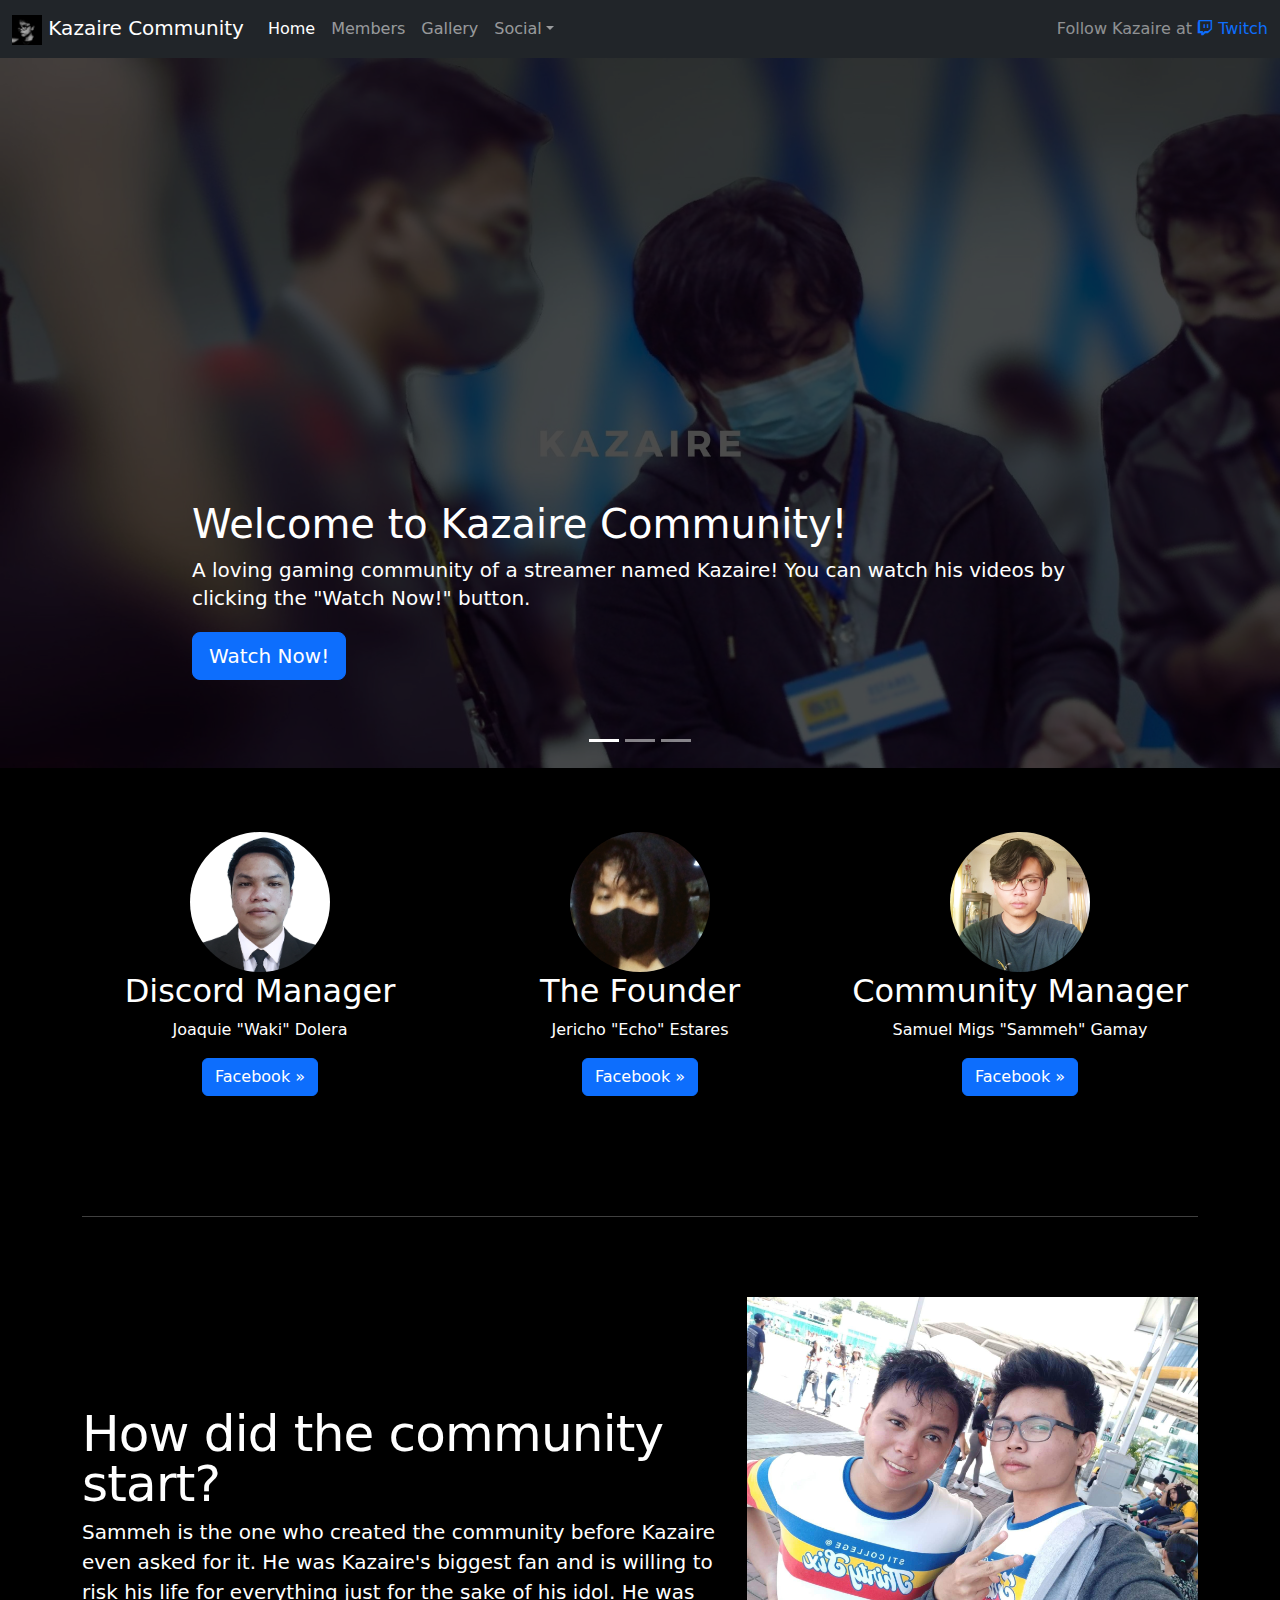
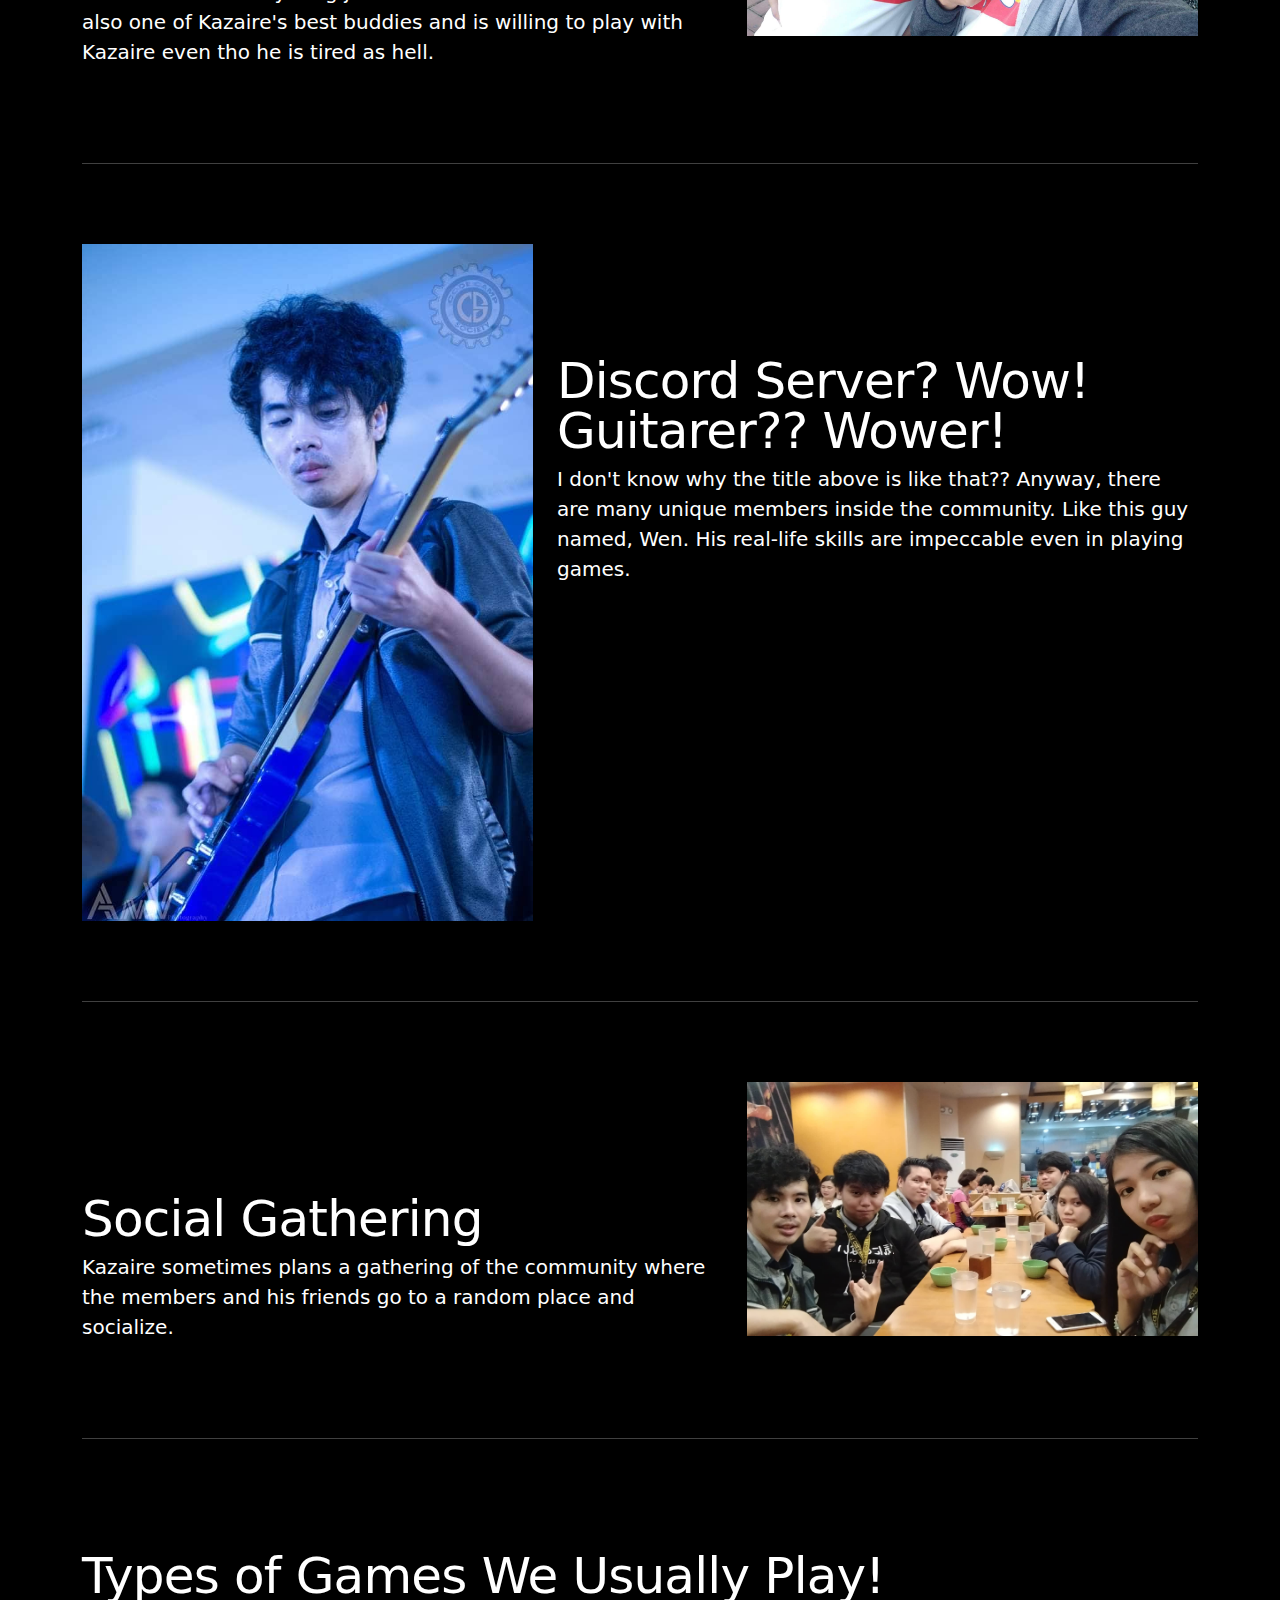
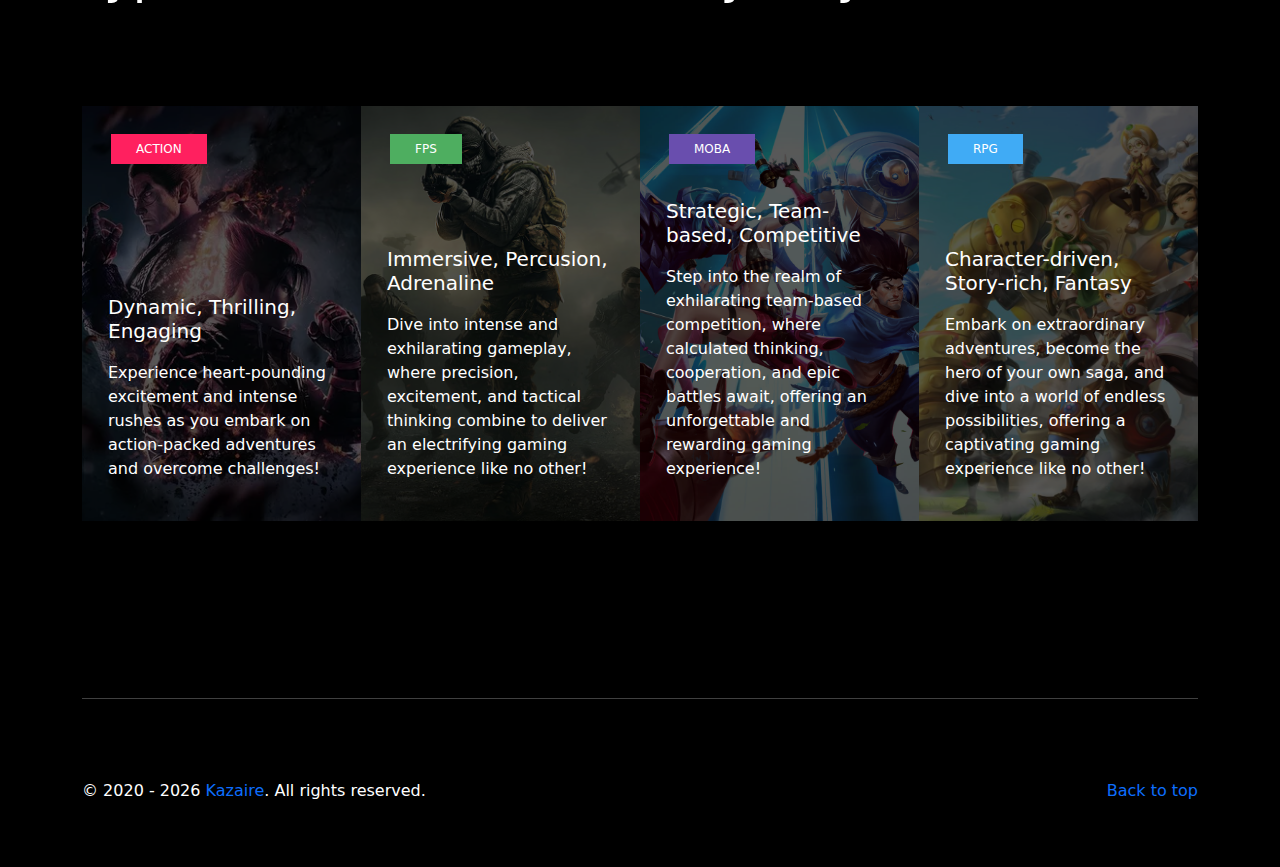
==== commit df9c0c1f: "Kazaire Community" ====
--- a/index.html
+++ b/index.html
@@ -187,6 +187,60 @@
         </div>
         <hr class="featurette-divider" style="color: white;">
         <!-- /END THE FEATURETTES -->
+        <!-- Feature section -->
+        <h2 class="featurette-heading fw-normal lh-1" style="color: white;">Types of Games We Usually Play!</h2>
+        <section class="feature-section spad">
+          <div class="container">
+            <div class="row">
+              <div class="col-lg-3 col-md-6 p-0">
+                <div class="feature-item set-bg" data-setbg="images/features/tekken_8.jpg">
+                  <span class="cata action">ACTION</span>
+                  <div class="fi-content text-white">
+                    <!--<h5><a href="#">Suspendisse ut justo tem por, rutrum</a></h5>-->
+                    <h5>Dynamic, Thrilling, Engaging</h5>
+                    <p>Experience heart-pounding excitement and intense rushes as you embark on action-packed adventures and overcome challenges! </p>
+                    <!--<a href="#" class="fi-comment">3 Comments</a>-->
+                  </div>
+                </div>
+              </div>
+              <div class="col-lg-3 col-md-6 p-0">
+                <div class="feature-item set-bg" data-setbg="images/features/codm.jpg">
+                  <span class="cata fps">FPS</span>
+                  <div class="fi-content text-white">
+                    <!--<h5><a href="#">Justo tempor, rutrum erat id, molestie</a></h5>-->
+                    <h5>Immersive, Percusion, Adrenaline</h5>
+                    <p>Dive into intense and exhilarating gameplay, where precision, excitement, and tactical thinking combine to deliver an electrifying gaming experience like no other! </p>
+                    <!--<a href="#" class="fi-comment">3 Comments</a>-->
+                  </div>
+                </div>
+              </div>
+              <div class="col-lg-3 col-md-6 p-0">
+                <div class="feature-item set-bg" data-setbg="images/features/wild_rift.jpg">
+                  <span class="cata moba">MOBA</span>
+                  <div class="fi-content text-white">
+                    <!--<h5><a href="#">Nullam lacinia ex eleifend orci porttitor</a></h5>-->
+                    <h5>Strategic, Team-based, Competitive</h5>
+                    <p>Step into the realm of exhilarating team-based competition, where calculated thinking, cooperation, and epic battles await, offering an unforgettable and rewarding gaming experience! </p>
+                    <!--<a href="#" class="fi-comment">3 Comments</a>-->
+                  </div>
+                </div>
+              </div>
+              <div class="col-lg-3 col-md-6 p-0">
+                <div class="feature-item set-bg" data-setbg="images/features/dragon_nest_2.jpg">
+                  <span class="cata rpg">RPG</span>
+                  <div class="fi-content text-white">
+                    <!--<h5><a href="#">Lacinia ex eleifend orci suscipit</a></h5>-->
+                    <h5>Character-driven, Story-rich, Fantasy</h5>
+                    <p>Embark on extraordinary adventures, become the hero of your own saga, and dive into a world of endless possibilities, offering a captivating gaming experience like no other! </p>
+                    <!--<a href="#" class="fi-comment">3 Comments</a>-->
+                  </div>
+                </div>
+              </div>
+            </div>
+          </div>
+        </section>
+        <hr class="featurette-divider" style="color: white;">
+        <!-- Feature section end -->
       </div>
       <!-- /.container -->
       <!-- FOOTER -->
@@ -205,7 +259,10 @@
     </main>
     <!-- Bootstrap JS -->
     <script src="https://cdn.jsdelivr.net/npm/bootstrap@5.3.0/dist/js/bootstrap.bundle.min.js" integrity="sha384-geWF76RCwLtnZ8qwWowPQNguL3RmwHVBC9FhGdlKrxdiJJigb/j/68SIy3Te4Bkz" crossorigin="anonymous"></script>
+    <script src="https://cdn.jsdelivr.net/npm/bootstrap@5.3.0/dist/js/bootstrap.min.js" integrity="sha384-geWF76RCwLtnZ8qwWowPQNguL3RmwHVBC9FhGdlKrxdiJJigb/j/68SIy3Te4Bkz" crossorigin="anonymous"></script>
+    <script src="https://code.jquery.com/jquery-3.3.1.slim.min.js" integrity="sha384-q8i/X+965DzO0rT7abK41JStQIAqVgRVzpbzo5smXKp4YfRvH+8abtTE1Pi6jizo" crossorigin="anonymous"></script>
     <!-- Custom JS -->
-    <script src="js/carousel.js" integrity="sha384-geWF76RCwLtnZ8qwWowPQNguL3RmwHVBC9FhGdlKrxdiJJigb/j/68SIy3Te4Bkz" crossorigin="anonymous"></script>
+    <script src="js/carousel.js"></script>
+    <script src="js/script.js"></script>
   </body>
 </html>--- a/css/style.css
+++ b/css/style.css
@@ -26,3 +26,97 @@
 p.footer-color {
   color: white;
 }
+
+/*------------------
+  Feature Section
+---------------------*/
+
+.feature-item {
+  height: 415px;
+  position: relative;
+}
+
+.feature-item:after {
+  position: absolute;
+  content: "";
+  width: 100%;
+  height: 100%;
+  left: 0;
+  top: 0;
+  background: #000;
+  opacity: 0.65;
+}
+
+.feature-item .cata {
+  position: relative;
+  margin-top: 28px;
+  margin-left: 29px;
+  z-index: 3;
+}
+
+.feature-item .fi-content {
+  position: absolute;
+  width: 100%;
+  left: 0;
+  bottom: 0;
+  padding: 0 26px 24px;
+  z-index: 2;
+}
+
+.feature-item .fi-content h5 {
+  margin-bottom: 18px;
+}
+
+.feature-item .fi-content .fi-comment {
+  font-size: 12px;
+  opacity: 0.54;
+}
+
+.set-bg {
+  background-repeat: no-repeat;
+  background-size: cover;
+  background-position: top center;
+}
+
+.spad {
+  padding-top: 97px;
+  padding-bottom: 97px;
+}
+
+.cata {
+  display: inline-block;
+  text-transform: uppercase;
+  font-size: 12px;
+  font-weight: 500;
+  color: #fff;
+  padding: 6px 25px;
+}
+
+.cata.action {
+  background: #ff205f;
+}
+
+.cata.fps {
+  background: #4eae60;
+}
+
+.cata.moba {
+  background: #694eae;
+}
+
+.cata.rpg {
+  background: #40abf5;
+}
+
+.text-white h1,
+.text-white h2,
+.text-white h3,
+.text-white h4,
+.text-white h5,
+.text-white h6,
+.text-white p,
+.text-white span,
+.text-white li,
+.text-white a {
+  color: #fff;
+}
